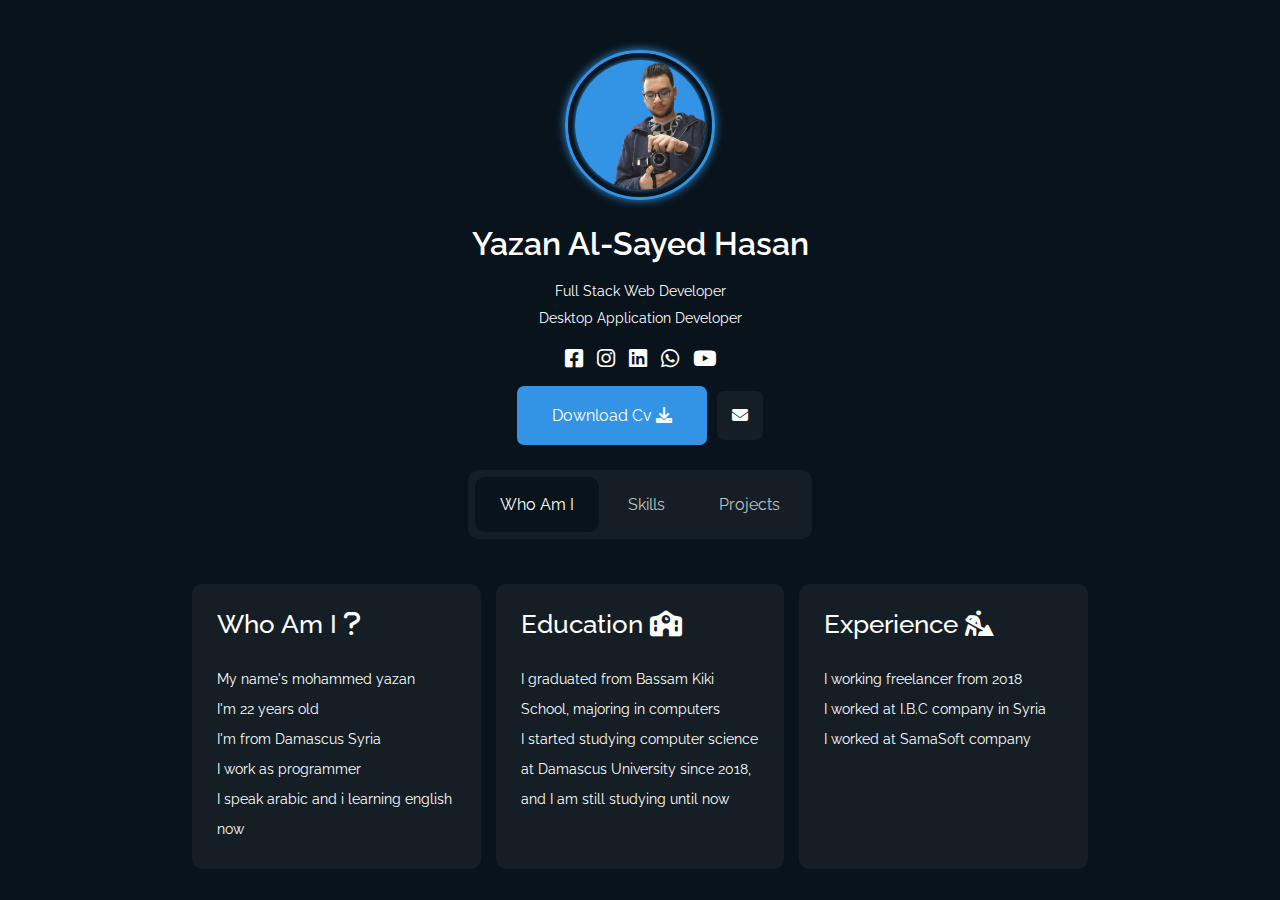
==== index.html @ 7972965c "Upload Files" ====
<!DOCTYPE html>
<html lang="en">
<head>
    <meta charset="UTF-8">
    <meta http-equiv="X-UA-Compatible" content="IE=edge">
    <meta name="viewport" content="width=device-width, initial-scale=1.0">
    <title>Mhd Yazan Al-Sayed</title>
    <link rel="preconnect" href="https://fonts.googleapis.com">
    <link rel="preconnect" href="https://fonts.gstatic.com" crossorigin>
    <link href="https://fonts.googleapis.com/css2?family=Raleway:wght@200;300;400;500;600;700;800&display=swap" rel="stylesheet">
    <link rel="stylesheet" href="fontawesome-free-6.1.2-web/fontawesome-free-6.1.2-web/css/all.min.css">
    <link rel="stylesheet" href="css/master.css">
</head>
<body>
    <main id="page">
        <div class="avatar">
            <img src="" alt="" avatar-button>
        </div>
        <div class="information">
            <h4>Yazan Al-Sayed Hasan</h4>
            <div class="subtitle">
                <span>Full Stack Web Developer</span>
                <span>Desktop Application Developer</span>
            </div>
            <div class="social-media">
                <a href="https://www.facebook.com/yazan.als12/" target="_blank"><i class="fa-brands fa-square-facebook"></i></a>
                <a href="https://www.instagram.com/yazan.als12/" target="_blank"><i class="fa-brands fa-instagram"></i></a>
                <a href="https://www.linkedin.com/in/mohammed-yazan-al-sayed-hasan-6b5b4320b/" target="_blank"><i class="fa-brands fa-linkedin"></i></a>
                <a href="https://wa.me/00963935130741" target="_blank"><i class="fa-brands fa-whatsapp"></i></a>
                <!-- <a href="#" target="_blank"><i class="fa-brands fa-github"></i></a> -->
                <a href="https://www.youtube.com/channel/UCKZ2xuJcvw8bO2ubtElFs4Q" target="_blank"><i class="fa-brands fa-youtube"></i></a>
            </div>
            <div class="contact-me">
                <button>Download Cv <i class="fa-solid fa-download"></i></button>
                <button><i class="fa-solid fa-envelope"></i></button>
            </div>
        </div>
        <div class="menu-items" menu-links>
            <a href="#" class="active" data-action="0">Who Am I</a>
            <a href="#" data-action="1">Skills</a>
            <a href="#" data-action="2">Projects</a>
        </div>
        <div id="root">
            <!-- Content -->
        </div>
    </main>

    <!-- Modals -->
    <div class="avatar-modal" avatar-modal close>
        <div class="overlay" overlay></div>
        <img src="images/me-aqua.jpg" alt="">
    </div>

    <script src="js/main.js" type="module"></script>
</body>
</html>
---- css/master.css ----
:root {
    --english-font: 'Raleway', sans-serif;
    --aqua: #3394e5;
    --yellow: #F1C21B;
    --pink: #FF0066;
    --purple: #8A3FFC;
    --green: #24A148;
    --orange: #f44336;
    --dark-blue: #09131b;
    --second-color: #151e24;
    --duration: .2s;
    --animation-open: modal-open .2s ease 1 forwards;
    --animation-close: modal-close .2s ease 1 forwards;
    --animation-showup: show-up .3s ease 1 forwards;
}
* {
    margin: 0; padding: 0;
    box-sizing: border-box;
    user-select: none;
}
h1,h2,h3,h4,h5,h6,span,p {
    color: white;
}
body {
    background-color: var(--dark-blue);
    font-family: var(--english-font);
}
a {
    text-decoration: none;
    transition: color var(--duration);
    -webkit-transition: color var(--duration);
    -moz-transition: color var(--duration);
    -ms-transition: color var(--duration);
    -o-transition: color var(--duration);
}
button,input {
    border: none; outline: none;
    font-size: 1rem;
    font-family: var(--english-font);
}
main {
    display: flex;
    flex-direction: column;
    align-items: center;
    gap: 25px;
    max-width: 1600px;
    margin-left: auto;
    margin-right: auto;
}
.avatar {
    display: grid;
    place-items: center;
    width: 150px; height: 150px;
    margin-top: 50px;
    border: 3px solid var(--color-base);
    border-radius: 50%;
    box-shadow: 0px 0px 10px 0px var(--color-base);
    cursor: pointer;
}
.avatar img {
    max-width: 90%;
    border-radius: 50%;
    box-shadow: 0px 0px 4px 0px var(--color-base);
}
.information {
    display: flex;
    flex-direction: column;
    align-items: center;
    gap: 15px;
}
.information h4 {
    font-size: 2rem;
    font-weight: 600;
}
@media (max-width: 400px) {
    .information h4 {
        font-size: 1.6rem;
    }
}
/* Subtitle */
.information .subtitle {
    text-align: center;
    font-size: .9rem;
}
.information .subtitle span {
    display: block;
    padding: 5px;
}
.information .social-media a {
    color: white;
    font-size: 1.3rem;
    margin: 0 5px;
}
.information .social-media a:hover {
    color: #bdbdbd;
}
@media (max-width: 400px) {
    .information .subtitle span {
        font-size: .7rem;
    }
}
/* Contact me */
.information .contact-me {
    display: flex;
    align-items: center;
    gap: 10px;
}
.information .contact-me button:first-child {
    background-color: var(--color-base);
    color: white;
    padding: 20px 35px;
    border-radius: 7px;
    cursor: pointer;
    transition: box-shadow var(--duration);
    -webkit-transition: box-shadow var(--duration);
    -moz-transition: box-shadow var(--duration);
    -ms-transition: box-shadow var(--duration);
    -o-transition: box-shadow var(--duration);
}
.information .contact-me button:first-child:hover {
    box-shadow: 0px 0px 6px 1px var(--color-base);
}
.information .contact-me button:last-child {
    background-color: #151e24;
    color: white; padding: 15px;
    border-radius: 7px; cursor: pointer;
}
/* Menu items */
.menu-items {
    padding: 7px;
    background-color: var(--second-color);
    border-radius: 10px;
}
.menu-items a {
    display: inline-block;
    padding: 18px 25px;
    border-radius: 10px;
    color: #c0c0c0;
    transition-property: color , background-color;
    -webkit-transition-property: color , background-color;
    -moz-transition-property: color , background-color;
    -ms-transition-property: color , background-color;
    -o-transition-property: color , background-color;
}
.menu-items a:hover {
    color: white;
}
.menu-items a.active {
    background-color: var(--dark-blue);
    color: white;
}
@media (max-width: 400px) {
    .menu-items {
        padding: 3px;
    }
    .menu-items a {
        padding: 15px 20px;
        font-size: .9rem;
    }
}
/* Modals */
.avatar-modal {
    position: fixed;
    width: 100%; height: 100%;
    left: 0; top: 0;
    display: grid;
    place-items: center;
}
.avatar-modal[close]{
    visibility: hidden;
    padding: 0;
}
.avatar-modal .overlay {
    content: '';
    position: absolute;
    width: 100%; height: 100%;
    left: 0; top: 0;
    background-color: rgba(0,0,0,.6);
}
.avatar-modal img {
    width: 40%;
    position: relative;
    z-index: 2;
}
@media (max-width: 1200px) {
    .avatar-modal img {
        width: 50%;
    }   
}
@media (max-width: 992px) {
    .avatar-modal img {
        width: 60%;
    }   
}
@media (max-width: 767px) {
    .avatar-modal img {
        width: 90%;
    }   
}
@media (max-width: 500px) {
    .avatar-modal img {
        width: 95%;
    }   
}
/* About me */
#root {
    width: 100%;
    display: flex;
    flex-direction: column;
    align-items: center;
    gap: 25px;
}
.section {
    padding: 20px 0;
    display: flex;
    flex-wrap: wrap;
    justify-content: space-between;
    row-gap: 15px;
}
.section .box {
    background-color: var(--second-color);
    padding: 25px;
    flex-basis: calc(100% / 3 - 10px);
    border-radius: 10px;
}
.section .box h4 {
    font-size: 1.6rem;
    font-weight: 500;
    padding-bottom: 25px;
}
.section .box p {
    line-height: 30px;
    font-size: .9rem;
}
@media (min-width: 1200px) {
    .section {
        width: 70%;
    }
}
@media (max-width: 1200px) {
    .section {
        width: 90%;
    }
}
@media (max-width: 868px) {
    .section .box{
        flex-basis: 100%;
    }
}
/* Skills */
.section[skills] .skill:first-child {
    background-color: var(--pink);
}
.section[skills] .skill:nth-child(2) {
    background-color: var(--yellow);
}
.section[skills] .skill:nth-child(3) {
    background-color: var(--green);
}
.section[skills] .skill:nth-child(4) {
    background-color: var(--color-base);
}
.section[skills] .skill:nth-child(5) {
    background-color: var(--purple);
}
.section[skills] .skill:nth-child(6) {
    background-color: var(--orange);
}
.section[skills] .skill {
    flex-basis: calc(100% / 3 - 10px);
    height: 250px; 
    border-radius: 10px;
    display: flex; gap: 4px;
    flex-direction: column;
    justify-content: center;
    text-align: center;
}
.section[skills] .skill h4 {
    font-size: 1.5rem;
    font-weight: 500;
}
@media (max-width: 992px) {
    .section[skills] .skill {
        flex-basis: 100%;
    }  
}
/* Projects */
.section[projects] {
    justify-content: flex-start;
    gap: 15px 15px;
}
.project {
    height: 250px;
    flex-basis: calc(100% / 3 - 10px);
    border-radius: 10px;
    background-repeat: no-repeat;
    background-size: cover;
    background-position: center center;
    overflow: hidden; position: relative;
    display: flex; cursor: pointer;
    align-items: center;
}
.project::before {
    content: '';
    position: absolute;
    left: 0; top: 0;
    width: 100%; height: 100%;
    background-color: rgba(0,0,0,.6);
    transition: opacity var(--duration);
    -webkit-transition: opacity var(--duration);
    -ms-transition: opacity var(--duration);
    -moz-transition: opacity var(--duration);
    -o-transition: opacity var(--duration);
}
.project:hover::before {
    content: '';
    opacity: 0;
}
.project:hover .caption {
    transform: translateY(-25px);
    opacity: 0;
}
.project .caption {
    position: relative; z-index: 2;
    width: 100%; text-align: center;
    transition: transform var(--duration) , opacity var(--duration);
    -webkit-transition: transform var(--duration) , opacity var(--duration);
    -moz-transition: transform var(--duration) , opacity var(--duration);
    -ms-transition: transform var(--duration) , opacity var(--duration);
    -o-transition: transform var(--duration) , opacity var(--duration);
}
.project h4 {
    width: 100%; margin-bottom: 5px;
    font-size: 1.6rem; font-weight: 500;
    text-shadow: 0px 0px 20px white;
}
.project span {
    font-size: .9rem;
}
@media (max-width: 900px) {
    .project {
        flex-basis: calc(50% - 7.5px);
    }
}
@media (max-width: 700px) {
    .project {
        flex-basis: 100%;
    }
}
/* Animations */
.modal-open {
    animation: var(--animation-open);
}
.modal-close {
    animation: var(--animation-close);
}
.show-up {
    animation: var(--animation-showup);
}

@keyframes modal-open {
    from {
        transform: scale(.9);
        opacity: 0;
    }
    to {
        transform: scale(1);
        opacity: 1;
    }
}
@keyframes modal-close {
    from {
        transform: scale(1);
        opacity: 1;
    }
    to {
        transform: scale(.9);
        opacity: 0;
    }
}
@keyframes show-up {
    from {
        opacity: 0;
        transform: translateY(25px);
    }
    to {
        opacity: 1;
        transform: translateY(0px);
    }
}
@keyframes fadeout {
    from {
        transform: translateY(0px);
        opacity: 1;
    }
    to {
        transform: translateY(-25px);
        opacity: 0;
    }
}
@keyframes fadein {
    from {
        transform: translateY(0px);
        opacity: 1;
    }
    to {
        transform: translateY(-25px);
        opacity: 0;
    }
}
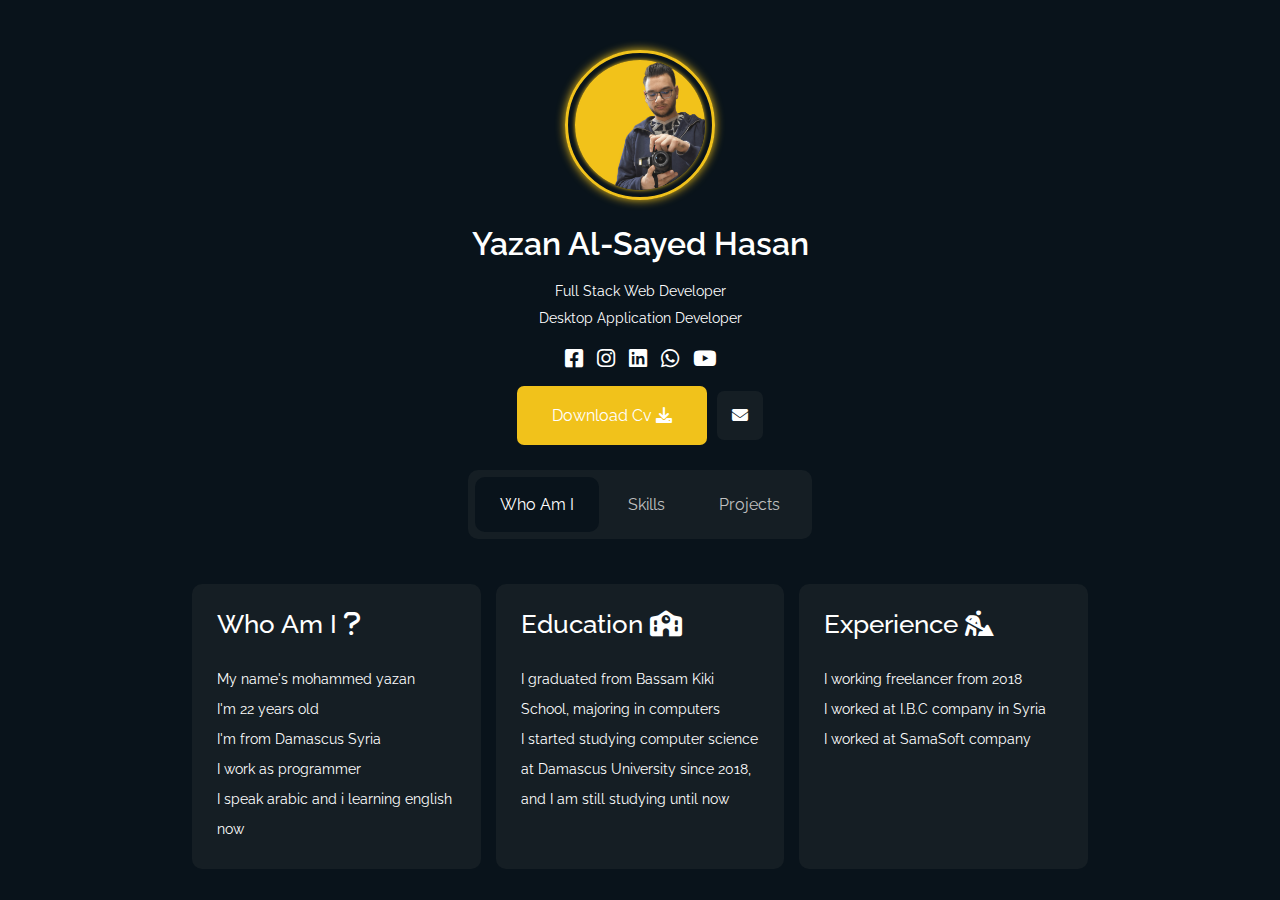
==== commit 541f1668: "Update index.html" ====
--- a/index.html
+++ b/index.html
@@ -26,7 +26,7 @@
                 <a href="https://www.facebook.com/yazan.als12/" target="_blank"><i class="fa-brands fa-square-facebook"></i></a>
                 <a href="https://www.instagram.com/yazan.als12/" target="_blank"><i class="fa-brands fa-instagram"></i></a>
                 <a href="https://www.linkedin.com/in/mohammed-yazan-al-sayed-hasan-6b5b4320b/" target="_blank"><i class="fa-brands fa-linkedin"></i></a>
-                <a href="https://wa.me/00963935130741" target="_blank"><i class="fa-brands fa-whatsapp"></i></a>
+                <a href="https://wa.me/+963935130741" target="_blank"><i class="fa-brands fa-whatsapp"></i></a>
                 <!-- <a href="#" target="_blank"><i class="fa-brands fa-github"></i></a> -->
                 <a href="https://www.youtube.com/channel/UCKZ2xuJcvw8bO2ubtElFs4Q" target="_blank"><i class="fa-brands fa-youtube"></i></a>
             </div>
@@ -53,4 +53,4 @@
 
     <script src="js/main.js" type="module"></script>
 </body>
-</html>+</html>
